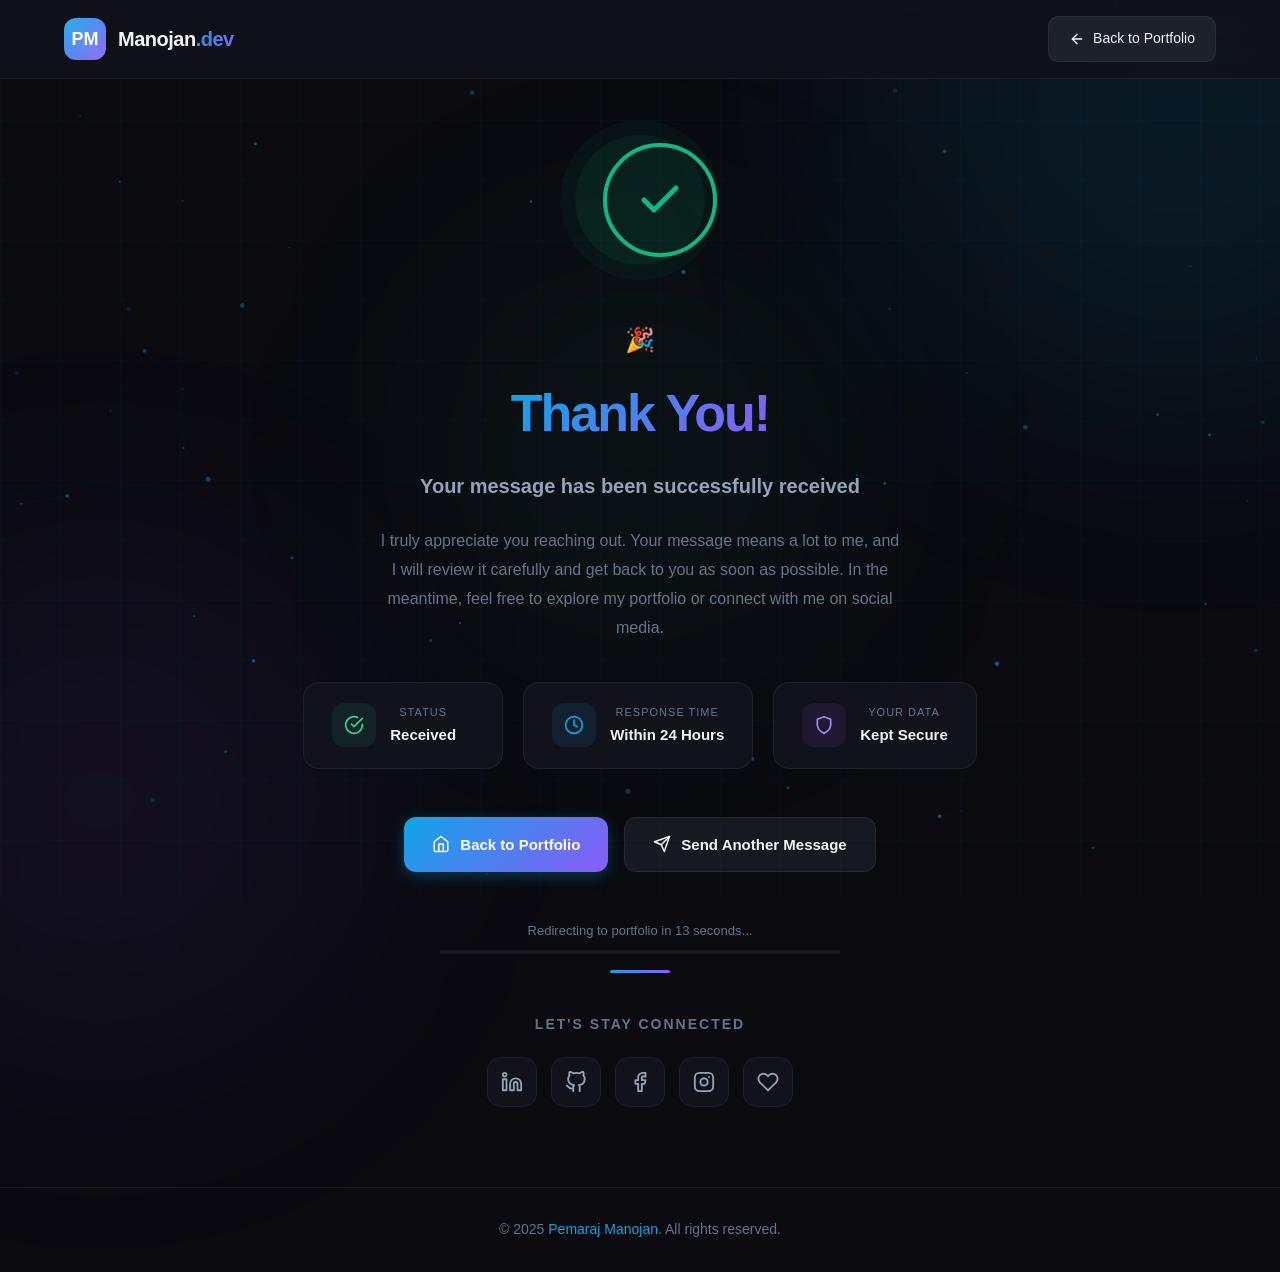
==== thankyou.html @ 1d50331a "Add files via upload" ====
<!DOCTYPE html>
<html lang="en">
<head>
    <meta charset="UTF-8">
    <meta name="viewport" content="width=device-width, initial-scale=1.0">
    <title>Thank You | Pemaraj Manojan</title>
    <style>
        *, *::before, *::after {
            margin: 0;
            padding: 0;
            box-sizing: border-box;
        }

        :root {
            --primary: #0ea5e9;
            --primary-dark: #0284c7;
            --primary-light: #38bdf8;
            --accent: #8b5cf6;
            --accent-light: #a78bfa;
            --bg-dark: #0a0a0f;
            --bg-card: #12121a;
            --bg-glass: rgba(18, 18, 26, 0.85);
            --text-primary: #f1f5f9;
            --text-secondary: #94a3b8;
            --text-muted: #64748b;
            --border: rgba(148, 163, 184, 0.1);
            --border-hover: rgba(14, 165, 233, 0.3);
            --gradient-1: linear-gradient(135deg, #0ea5e9, #8b5cf6);
            --gradient-2: linear-gradient(135deg, #8b5cf6, #ec4899);
            --shadow-lg: 0 25px 50px -12px rgba(0, 0, 0, 0.5);
            --shadow-glow: 0 0 60px rgba(14, 165, 233, 0.15);
            --transition: all 0.4s cubic-bezier(0.25, 0.46, 0.45, 0.94);
        }

        html { scroll-behavior: smooth; }

        body {
            font-family: -apple-system, BlinkMacSystemFont, 'Segoe UI', Roboto, Oxygen, Ubuntu, Cantarell, 'Helvetica Neue', sans-serif;
            background-color: var(--bg-dark);
            color: var(--text-primary);
            line-height: 1.7;
            overflow-x: hidden;
            -webkit-font-smoothing: antialiased;
            min-height: 100vh;
            display: flex;
            flex-direction: column;
        }

        ::selection { background: var(--primary); color: #fff; }
        ::-webkit-scrollbar { width: 8px; }
        ::-webkit-scrollbar-track { background: var(--bg-dark); }
        ::-webkit-scrollbar-thumb { background: var(--primary-dark); border-radius: 4px; }

        .icon {
            width: 20px; height: 20px;
            display: inline-block;
            vertical-align: middle;
            fill: none;
            stroke: currentColor;
            stroke-width: 2;
            stroke-linecap: round;
            stroke-linejoin: round;
            flex-shrink: 0;
        }

        .svg-defs {
            position: absolute;
            width: 0; height: 0;
            overflow: hidden;
        }

        /* ===== BACKGROUND ===== */
        .bg-grid {
            position: fixed;
            top: 0; left: 0;
            width: 100%; height: 100%;
            pointer-events: none;
            z-index: 0;
            background-image:
                linear-gradient(rgba(14, 165, 233, 0.03) 1px, transparent 1px),
                linear-gradient(90deg, rgba(14, 165, 233, 0.03) 1px, transparent 1px);
            background-size: 60px 60px;
        }

        .bg-gradient-orb {
            position: fixed;
            border-radius: 50%;
            filter: blur(120px);
            pointer-events: none;
            z-index: 0;
        }

        .orb-1 {
            width: 600px; height: 600px;
            background: rgba(14, 165, 233, 0.1);
            top: -200px; right: -200px;
            animation: orbFloat1 20s ease-in-out infinite;
        }

        .orb-2 {
            width: 500px; height: 500px;
            background: rgba(139, 92, 246, 0.08);
            bottom: -150px; left: -150px;
            animation: orbFloat2 25s ease-in-out infinite;
        }

        .orb-3 {
            width: 400px; height: 400px;
            background: rgba(16, 185, 129, 0.06);
            top: 50%; left: 50%;
            transform: translate(-50%, -50%);
            animation: orbFloat3 30s ease-in-out infinite;
        }

        @keyframes orbFloat1 {
            0%, 100% { transform: translate(0, 0); }
            33% { transform: translate(-80px, 80px); }
            66% { transform: translate(40px, -40px); }
        }

        @keyframes orbFloat2 {
            0%, 100% { transform: translate(0, 0); }
            33% { transform: translate(60px, -60px); }
            66% { transform: translate(-30px, 30px); }
        }

        @keyframes orbFloat3 {
            0%, 100% { transform: translate(-50%, -50%) scale(1); }
            50% { transform: translate(-50%, -50%) scale(1.2); }
        }

        #particles-canvas {
            position: fixed;
            top: 0; left: 0;
            width: 100%; height: 100%;
            pointer-events: none;
            z-index: 0;
        }

        /* ===== CONFETTI ===== */
        .confetti-layer {
            position: fixed;
            top: 0; left: 0;
            width: 100%; height: 100%;
            pointer-events: none;
            z-index: 1;
            overflow: hidden;
        }

        .confetti {
            position: absolute;
            top: -20px;
            animation: confettiFall linear forwards;
            opacity: 0;
        }

        @keyframes confettiFall {
            0% { transform: translateY(0) rotate(0deg) scale(1); opacity: 1; }
            20% { opacity: 1; }
            100% { transform: translateY(110vh) rotate(1080deg) scale(0.3); opacity: 0; }
        }

        /* ===== NAVBAR ===== */
        .navbar {
            position: fixed;
            top: 0; left: 0;
            width: 100%;
            z-index: 1000;
            padding: 16px 0;
            background: var(--bg-glass);
            backdrop-filter: blur(20px) saturate(180%);
            -webkit-backdrop-filter: blur(20px) saturate(180%);
            border-bottom: 1px solid var(--border);
        }

        .nav-container {
            max-width: 1200px;
            margin: 0 auto;
            padding: 0 24px;
            display: flex;
            justify-content: space-between;
            align-items: center;
        }

        .nav-logo {
            display: flex;
            align-items: center;
            gap: 12px;
            text-decoration: none;
            color: var(--text-primary);
        }

        .nav-logo-icon {
            width: 42px; height: 42px;
            background: var(--gradient-1);
            border-radius: 12px;
            display: flex;
            align-items: center;
            justify-content: center;
            font-weight: 800;
            font-size: 18px;
            color: #fff;
            position: relative;
            overflow: hidden;
        }

        .nav-logo-icon::after {
            content: '';
            position: absolute;
            top: -50%; left: -50%;
            width: 200%; height: 200%;
            background: linear-gradient(45deg, transparent, rgba(255,255,255,0.1), transparent);
            animation: logoShine 3s ease-in-out infinite;
        }

        @keyframes logoShine {
            0%, 100% { transform: translateX(-100%) rotate(45deg); }
            50% { transform: translateX(100%) rotate(45deg); }
        }

        .nav-logo-text {
            font-weight: 700;
            font-size: 20px;
            letter-spacing: -0.5px;
        }

        .nav-logo-text span {
            background: var(--gradient-1);
            -webkit-background-clip: text;
            -webkit-text-fill-color: transparent;
            background-clip: text;
        }

        .nav-back {
            display: inline-flex;
            align-items: center;
            gap: 8px;
            padding: 10px 20px;
            background: rgba(148, 163, 184, 0.1);
            border: 1px solid var(--border);
            border-radius: 10px;
            color: var(--text-primary);
            font-size: 14px;
            font-weight: 500;
            text-decoration: none;
            transition: var(--transition);
            cursor: pointer;
            font-family: inherit;
        }

        .nav-back:hover {
            background: rgba(14, 165, 233, 0.1);
            border-color: var(--border-hover);
            transform: translateY(-2px);
        }

        /* ===== MAIN CONTENT ===== */
        .main {
            flex: 1;
            display: flex;
            align-items: center;
            justify-content: center;
            position: relative;
            z-index: 2;
            padding: 120px 24px 80px;
        }

        .thank-you-container {
            max-width: 680px;
            width: 100%;
            text-align: center;
        }

        /* ===== SUCCESS CIRCLE ===== */
        .success-circle-wrapper {
            position: relative;
            width: 160px; height: 160px;
            margin: 0 auto 40px;
        }

        .success-circle-bg {
            position: absolute;
            top: 50%; left: 50%;
            transform: translate(-50%, -50%);
            width: 160px; height: 160px;
            border-radius: 50%;
            background: rgba(16, 185, 129, 0.05);
            animation: circlePulse 3s ease-in-out infinite;
        }

        .success-circle-bg-2 {
            position: absolute;
            top: 50%; left: 50%;
            transform: translate(-50%, -50%);
            width: 130px; height: 130px;
            border-radius: 50%;
            background: rgba(16, 185, 129, 0.08);
            animation: circlePulse 3s ease-in-out 0.5s infinite;
        }

        @keyframes circlePulse {
            0%, 100% { transform: translate(-50%, -50%) scale(1); opacity: 1; }
            50% { transform: translate(-50%, -50%) scale(1.15); opacity: 0.6; }
        }

        .success-circle {
            position: relative;
            width: 120px; height: 120px;
            margin: 0 auto;
            top: 50%; left: 50%;
            transform: translate(-50%, -50%);
            z-index: 2;
        }

        .success-circle-ring {
            position: absolute;
            top: 0; left: 0;
            width: 120px; height: 120px;
        }

        .success-circle-ring circle {
            fill: none;
            stroke-width: 4;
            stroke-linecap: round;
            transform-origin: center;
            transform: rotate(-90deg);
        }

        .success-circle-ring .ring-bg { stroke: rgba(16, 185, 129, 0.15); }

        .success-circle-ring .ring-fill {
            stroke: #10b981;
            stroke-dasharray: 377;
            stroke-dashoffset: 377;
            animation: ringDraw 1.5s cubic-bezier(0.25, 0.46, 0.45, 0.94) 0.3s forwards;
        }

        @keyframes ringDraw { to { stroke-dashoffset: 0; } }

        .success-checkmark {
            position: absolute;
            top: 50%; left: 50%;
            transform: translate(-50%, -50%);
            color: #10b981;
            opacity: 0;
            animation: checkPop 0.6s cubic-bezier(0.34, 1.56, 0.64, 1) 1.2s forwards;
        }

        .success-checkmark .icon { width: 48px; height: 48px; stroke-width: 2.5; }

        @keyframes checkPop {
            0% { opacity: 0; transform: translate(-50%, -50%) scale(0); }
            100% { opacity: 1; transform: translate(-50%, -50%) scale(1); }
        }

        /* Sparkles */
        .sparkle {
            position: absolute;
            width: 8px; height: 8px;
            border-radius: 50%;
            background: #10b981;
            opacity: 0;
        }

        .sparkle:nth-child(1) { top: -5px; left: 50%; animation: sparkleBurst 0.8s ease 1.4s forwards; }
        .sparkle:nth-child(2) { top: 20%; right: -5px; animation: sparkleBurst 0.8s ease 1.5s forwards; }
        .sparkle:nth-child(3) { bottom: -5px; left: 50%; animation: sparkleBurst 0.8s ease 1.6s forwards; }
        .sparkle:nth-child(4) { top: 20%; left: -5px; animation: sparkleBurst 0.8s ease 1.7s forwards; }
        .sparkle:nth-child(5) { top: -5px; right: 15%; animation: sparkleBurst 0.8s ease 1.55s forwards; background: var(--primary); }
        .sparkle:nth-child(6) { bottom: 10%; right: -5px; animation: sparkleBurst 0.8s ease 1.65s forwards; background: var(--accent); }
        .sparkle:nth-child(7) { bottom: -5px; right: 40%; animation: sparkleBurst 0.8s ease 1.45s forwards; background: #fbbf24; }
        .sparkle:nth-child(8) { top: 40%; left: -5px; animation: sparkleBurst 0.8s ease 1.75s forwards; background: #ec4899; }

        @keyframes sparkleBurst {
            0% { opacity: 0; transform: scale(0); }
            50% { opacity: 1; transform: scale(1.5); }
            100% { opacity: 0; transform: scale(0); }
        }

        /* ===== TEXT CONTENT ===== */
        .thank-you-emoji {
            font-size: 24px;
            margin-bottom: 8px;
            opacity: 0;
            animation: fadeInUp 0.8s ease 1.5s forwards;
        }

        .thank-you-title {
            font-size: clamp(32px, 5vw, 52px);
            font-weight: 800;
            letter-spacing: -2px;
            margin-bottom: 12px;
            opacity: 0;
            animation: fadeInUp 0.8s ease 1.6s forwards;
        }

        .gradient-text {
            background: var(--gradient-1);
            -webkit-background-clip: text;
            -webkit-text-fill-color: transparent;
            background-clip: text;
        }

        .thank-you-subtitle {
            font-size: 20px;
            font-weight: 600;
            color: var(--text-secondary);
            margin-bottom: 24px;
            opacity: 0;
            animation: fadeInUp 0.8s ease 1.7s forwards;
        }

        .thank-you-message {
            font-size: 16px;
            color: var(--text-muted);
            max-width: 520px;
            margin: 0 auto 40px;
            line-height: 1.8;
            opacity: 0;
            animation: fadeInUp 0.8s ease 1.8s forwards;
        }

        /* ===== INFO CARDS ===== */
        .response-info {
            display: flex;
            gap: 20px;
            justify-content: center;
            flex-wrap: wrap;
            margin-bottom: 48px;
            opacity: 0;
            animation: fadeInUp 0.8s ease 1.9s forwards;
        }

        .response-card {
            background: var(--bg-card);
            border: 1px solid var(--border);
            border-radius: 16px;
            padding: 20px 28px;
            display: flex;
            align-items: center;
            gap: 14px;
            transition: var(--transition);
            min-width: 200px;
        }

        .response-card:hover {
            border-color: var(--border-hover);
            transform: translateY(-3px);
            box-shadow: var(--shadow-glow);
        }

        .response-card-icon {
            width: 44px; height: 44px;
            min-width: 44px;
            border-radius: 12px;
            display: flex;
            align-items: center;
            justify-content: center;
        }

        .response-card-icon.blue { background: rgba(14, 165, 233, 0.1); color: var(--primary); }
        .response-card-icon.green { background: rgba(16, 185, 129, 0.1); color: #34d399; }
        .response-card-icon.purple { background: rgba(139, 92, 246, 0.1); color: var(--accent-light); }

        .response-card-label {
            font-size: 11px;
            color: var(--text-muted);
            text-transform: uppercase;
            letter-spacing: 1px;
        }

        .response-card-value {
            font-size: 15px;
            font-weight: 600;
        }

        /* ===== BUTTONS ===== */
        .thank-you-actions {
            display: flex;
            gap: 16px;
            justify-content: center;
            flex-wrap: wrap;
            margin-bottom: 48px;
            opacity: 0;
            animation: fadeInUp 0.8s ease 2s forwards;
        }

        .btn {
            display: inline-flex;
            align-items: center;
            gap: 10px;
            padding: 14px 28px;
            border-radius: 12px;
            font-size: 15px;
            font-weight: 600;
            text-decoration: none;
            cursor: pointer;
            border: none;
            transition: var(--transition);
            font-family: inherit;
            position: relative;
            overflow: hidden;
            color: inherit;
        }

        .btn-primary {
            background: var(--gradient-1);
            color: #fff;
            box-shadow: 0 4px 15px rgba(14, 165, 233, 0.3);
        }

        .btn-primary:hover {
            transform: translateY(-3px);
            box-shadow: 0 8px 30px rgba(14, 165, 233, 0.4);
        }

        .btn-primary::after {
            content: '';
            position: absolute;
            top: 0; left: -100%;
            width: 100%; height: 100%;
            background: linear-gradient(90deg, transparent, rgba(255,255,255,0.2), transparent);
            transition: left 0.5s;
        }

        .btn-primary:hover::after { left: 100%; }

        .btn-secondary {
            background: rgba(148, 163, 184, 0.1);
            color: var(--text-primary);
            border: 1px solid var(--border);
        }

        .btn-secondary:hover {
            background: rgba(148, 163, 184, 0.15);
            border-color: var(--border-hover);
            transform: translateY(-3px);
        }

        /* ===== COUNTDOWN ===== */
        .countdown-bar {
            max-width: 400px;
            margin: 0 auto 16px;
            opacity: 0;
            animation: fadeInUp 0.8s ease 2.1s forwards;
        }

        .countdown-text {
            font-size: 13px;
            color: var(--text-muted);
            margin-bottom: 8px;
        }

        .countdown-track {
            width: 100%; height: 4px;
            background: rgba(148, 163, 184, 0.1);
            border-radius: 2px;
            overflow: hidden;
        }

        .countdown-fill {
            height: 100%;
            background: var(--gradient-1);
            border-radius: 2px;
            width: 100%;
            animation: countdownShrink 15s linear 3s forwards;
        }

        @keyframes countdownShrink {
            from { width: 100%; }
            to { width: 0%; }
        }

        /* ===== DIVIDER ===== */
        .divider {
            width: 60px; height: 3px;
            background: var(--gradient-1);
            border-radius: 2px;
            margin: 0 auto 40px;
            opacity: 0;
            animation: fadeInUp 0.8s ease 2.2s forwards;
        }

        /* ===== SOCIAL ===== */
        .social-section {
            opacity: 0;
            animation: fadeInUp 0.8s ease 2.3s forwards;
        }

        .social-title {
            font-size: 14px;
            color: var(--text-muted);
            text-transform: uppercase;
            letter-spacing: 2px;
            font-weight: 600;
            margin-bottom: 20px;
        }

        .social-links {
            display: flex;
            gap: 14px;
            justify-content: center;
        }

        .social-link {
            width: 50px; height: 50px;
            background: var(--bg-card);
            border: 1px solid var(--border);
            border-radius: 14px;
            display: flex;
            align-items: center;
            justify-content: center;
            color: var(--text-secondary);
            cursor: pointer;
            transition: var(--transition);
            position: relative;
        }

        .social-link:hover {
            border-color: var(--border-hover);
            transform: translateY(-4px);
            box-shadow: 0 8px 25px rgba(14, 165, 233, 0.2);
        }

        .social-link:nth-child(1):hover { color: #0a66c2; border-color: rgba(10, 102, 194, 0.4); box-shadow: 0 8px 25px rgba(10, 102, 194, 0.15); }
        .social-link:nth-child(2):hover { color: #f0f6fc; border-color: rgba(240, 246, 252, 0.3); box-shadow: 0 8px 25px rgba(240, 246, 252, 0.1); }
        .social-link:nth-child(3):hover { color: #1877f2; border-color: rgba(24, 119, 242, 0.4); box-shadow: 0 8px 25px rgba(24, 119, 242, 0.15); }
        .social-link:nth-child(4):hover { color: #e4405f; border-color: rgba(228, 64, 95, 0.4); box-shadow: 0 8px 25px rgba(228, 64, 95, 0.15); }
        .social-link:nth-child(5):hover { color: #ef4444; border-color: rgba(239, 68, 68, 0.4); box-shadow: 0 8px 25px rgba(239, 68, 68, 0.15); }

        .social-link .icon { width: 22px; height: 22px; }

        /* Tooltip */
        .social-link::before {
            content: attr(title);
            position: absolute;
            bottom: calc(100% + 10px);
            left: 50%;
            transform: translateX(-50%) translateY(5px);
            padding: 6px 12px;
            background: var(--bg-card);
            border: 1px solid var(--border);
            border-radius: 8px;
            font-size: 12px;
            font-weight: 500;
            color: var(--text-primary);
            white-space: nowrap;
            opacity: 0;
            visibility: hidden;
            transition: var(--transition);
            pointer-events: none;
        }

        .social-link::after {
            content: '';
            position: absolute;
            bottom: calc(100% + 4px);
            left: 50%;
            transform: translateX(-50%);
            border: 5px solid transparent;
            border-top-color: var(--bg-card);
            opacity: 0;
            visibility: hidden;
            transition: var(--transition);
            pointer-events: none;
        }

        .social-link:hover::before,
        .social-link:hover::after {
            opacity: 1;
            visibility: visible;
            transform: translateX(-50%) translateY(0);
        }

        /* ===== FOOTER ===== */
        .footer {
            position: relative;
            z-index: 2;
            padding: 30px 24px;
            border-top: 1px solid var(--border);
        }

        .footer-container {
            max-width: 1200px;
            margin: 0 auto;
            text-align: center;
        }

        .footer-text {
            font-size: 14px;
            color: var(--text-muted);
        }

        .footer-text span { color: var(--primary); }

        /* ===== ANIMATIONS ===== */
        @keyframes fadeInUp {
            from { opacity: 0; transform: translateY(30px); }
            to { opacity: 1; transform: translateY(0); }
        }

        /* ===== RESPONSIVE ===== */
        @media (max-width: 768px) {
            .main { padding: 100px 20px 60px; }
            .response-info { flex-direction: column; align-items: center; }
            .response-card { width: 100%; max-width: 320px; }
            .thank-you-actions { flex-direction: column; align-items: center; }
            .btn { width: 100%; max-width: 300px; justify-content: center; }
            .success-circle-wrapper { width: 130px; height: 130px; }
            .success-circle-bg { width: 130px; height: 130px; }
            .success-circle-bg-2 { width: 105px; height: 105px; }
            .success-circle { width: 100px; height: 100px; }
            .success-circle-ring { width: 100px; height: 100px; }
            .success-checkmark .icon { width: 38px; height: 38px; }
        }

        @media (max-width: 480px) {
            .main { padding: 90px 16px 40px; }
            .social-links { gap: 10px; }
            .social-link { width: 44px; height: 44px; }
        }
    </style>
</head>
<body>

    <!-- ===== SVG ICON DEFINITIONS ===== -->
    <svg class="svg-defs" xmlns="http://www.w3.org/2000/svg">
        <defs>
            <symbol id="i-check" viewBox="0 0 24 24"><polyline points="20 6 9 17 4 12"/></symbol>

            <symbol id="i-arrow-left" viewBox="0 0 24 24"><line x1="19" y1="12" x2="5" y2="12"/><polyline points="12 19 5 12 12 5"/></symbol>

            <symbol id="i-home" viewBox="0 0 24 24"><path d="M3 9l9-7 9 7v11a2 2 0 01-2 2H5a2 2 0 01-2-2z"/><polyline points="9 22 9 12 15 12 15 22"/></symbol>

            <symbol id="i-mail" viewBox="0 0 24 24"><rect x="2" y="4" width="20" height="16" rx="2"/><polyline points="22,4 12,13 2,4"/></symbol>

            <symbol id="i-clock" viewBox="0 0 24 24"><circle cx="12" cy="12" r="10"/><polyline points="12 6 12 12 16 14"/></symbol>

            <symbol id="i-check-circle" viewBox="0 0 24 24"><path d="M22 11.08V12a10 10 0 11-5.93-9.14"/><polyline points="22 4 12 14.01 9 11.01"/></symbol>

            <symbol id="i-heart" viewBox="0 0 24 24"><path d="M20.84 4.61a5.5 5.5 0 00-7.78 0L12 5.67l-1.06-1.06a5.5 5.5 0 00-7.78 7.78l1.06 1.06L12 21.23l7.78-7.78 1.06-1.06a5.5 5.5 0 000-7.78z"/></symbol>

            <symbol id="i-shield" viewBox="0 0 24 24"><path d="M12 22s8-4 8-10V5l-8-3-8 3v7c0 6 8 10 8 10z"/></symbol>

            <symbol id="i-send" viewBox="0 0 24 24"><line x1="22" y1="2" x2="11" y2="13"/><polygon points="22 2 15 22 11 13 2 9 22 2"/></symbol>

            <!-- LinkedIn -->
            <symbol id="i-linkedin" viewBox="0 0 24 24"><path d="M16 8a6 6 0 016 6v7h-4v-7a2 2 0 00-2-2 2 2 0 00-2 2v7h-4v-7a6 6 0 016-6z"/><rect x="2" y="9" width="4" height="12"/><circle cx="4" cy="4" r="2"/></symbol>

            <!-- GitHub -->
            <symbol id="i-github" viewBox="0 0 24 24"><path d="M9 19c-5 1.5-5-2.5-7-3m14 6v-3.87a3.37 3.37 0 00-.94-2.61c3.14-.35 6.44-1.54 6.44-7A5.44 5.44 0 0020 4.77 5.07 5.07 0 0019.91 1S18.73.65 16 2.48a13.38 13.38 0 00-7 0C6.27.65 5.09 1 5.09 1A5.07 5.07 0 005 4.77a5.44 5.44 0 00-1.5 3.78c0 5.42 3.3 6.61 6.44 7A3.37 3.37 0 009 18.13V22"/></symbol>

            <!-- Facebook -->
            <symbol id="i-facebook" viewBox="0 0 24 24"><path d="M18 2h-3a5 5 0 00-5 5v3H7v4h3v8h4v-8h3l1-4h-4V7a1 1 0 011-1h3z"/></symbol>

            <!-- Instagram -->
            <symbol id="i-instagram" viewBox="0 0 24 24"><rect x="2" y="2" width="20" height="20" rx="5" ry="5"/><path d="M16 11.37A4 4 0 1112.63 8 4 4 0 0116 11.37z"/><line x1="17.5" y1="6.5" x2="17.51" y2="6.5"/></symbol>
        </defs>
    </svg>

    <!-- Background Effects -->
    <div class="bg-grid"></div>
    <div class="bg-gradient-orb orb-1"></div>
    <div class="bg-gradient-orb orb-2"></div>
    <div class="bg-gradient-orb orb-3"></div>
    <canvas id="particles-canvas"></canvas>

    <!-- Confetti Layer -->
    <div class="confetti-layer" id="confettiLayer"></div>

    <!-- Navbar -->
    <nav class="navbar">
        <div class="nav-container">
            <a href="index.html" class="nav-logo">
                <div class="nav-logo-icon">PM</div>
                <div class="nav-logo-text">Manojan<span>.dev</span></div>
            </a>
            <a href="index.html" class="nav-back">
                <svg class="icon" style="width:16px;height:16px;"><use href="#i-arrow-left"/></svg>
                Back to Portfolio
            </a>
        </div>
    </nav>

    <!-- Main Content -->
    <main class="main">
        <div class="thank-you-container">

            <!-- Animated Success Circle -->
            <div class="success-circle-wrapper">
                <div class="success-circle-bg"></div>
                <div class="success-circle-bg-2"></div>
                <div class="success-circle">
                    <svg class="success-circle-ring" viewBox="0 0 120 120">
                        <circle class="ring-bg" cx="60" cy="60" r="55"/>
                        <circle class="ring-fill" cx="60" cy="60" r="55"/>
                    </svg>
                    <div class="success-checkmark">
                        <svg class="icon"><use href="#i-check"/></svg>
                    </div>
                </div>
                <div class="sparkle"></div>
                <div class="sparkle"></div>
                <div class="sparkle"></div>
                <div class="sparkle"></div>
                <div class="sparkle"></div>
                <div class="sparkle"></div>
                <div class="sparkle"></div>
                <div class="sparkle"></div>
            </div>

            <!-- Text -->
            <div class="thank-you-emoji">🎉</div>
            <h1 class="thank-you-title">
                <span class="gradient-text">Thank You!</span>
            </h1>
            <p class="thank-you-subtitle">Your message has been successfully received</p>
            <p class="thank-you-message">
                I truly appreciate you reaching out. Your message means a lot to me,
                and I will review it carefully and get back to you as soon as possible.
                In the meantime, feel free to explore my portfolio or connect with me on social media.
            </p>

            <!-- Response Info Cards -->
            <div class="response-info">
                <div class="response-card">
                    <div class="response-card-icon green">
                        <svg class="icon"><use href="#i-check-circle"/></svg>
                    </div>
                    <div>
                        <div class="response-card-label">Status</div>
                        <div class="response-card-value">Received</div>
                    </div>
                </div>
                <div class="response-card">
                    <div class="response-card-icon blue">
                        <svg class="icon"><use href="#i-clock"/></svg>
                    </div>
                    <div>
                        <div class="response-card-label">Response Time</div>
                        <div class="response-card-value">Within 24 Hours</div>
                    </div>
                </div>
                <div class="response-card">
                    <div class="response-card-icon purple">
                        <svg class="icon"><use href="#i-shield"/></svg>
                    </div>
                    <div>
                        <div class="response-card-label">Your Data</div>
                        <div class="response-card-value">Kept Secure</div>
                    </div>
                </div>
            </div>

            <!-- Action Buttons -->
            <div class="thank-you-actions">
                <a href="index.html" class="btn btn-primary">
                    <svg class="icon" style="width:18px;height:18px;"><use href="#i-home"/></svg>
                    Back to Portfolio
                </a>
                <a href="index.html#contact" class="btn btn-secondary">
                    <svg class="icon" style="width:18px;height:18px;"><use href="#i-send"/></svg>
                    Send Another Message
                </a>
            </div>

            <!-- Auto-redirect countdown -->
            <div class="countdown-bar">
                <div class="countdown-text">Redirecting to portfolio in <span id="countdownNumber">15</span> seconds...</div>
                <div class="countdown-track">
                    <div class="countdown-fill"></div>
                </div>
            </div>

            <!-- Divider -->
            <div class="divider"></div>

            <!-- Social Section — FIXED -->
            <div class="social-section">
                <div class="social-title">Let's Stay Connected</div>
                <div class="social-links">
                    <div class="social-link" title="LinkedIn">
                        <svg class="icon"><use href="#i-linkedin"/></svg>
                    </div>
                    <div class="social-link" title="GitHub">
                        <svg class="icon"><use href="#i-github"/></svg>
                    </div>
                    <div class="social-link" title="Facebook">
                        <svg class="icon"><use href="#i-facebook"/></svg>
                    </div>
                    <div class="social-link" title="Instagram">
                        <svg class="icon"><use href="#i-instagram"/></svg>
                    </div>
                    <div class="social-link" title="Love">
                        <svg class="icon"><use href="#i-heart"/></svg>
                    </div>
                </div>
            </div>
        </div>
    </main>

    <!-- Footer -->
    <footer class="footer">
        <div class="footer-container">
            <p class="footer-text">© 2025 <span>Pemaraj Manojan</span>. All rights reserved.</p>
        </div>
    </footer>

    <script>
        // ===== PARTICLE SYSTEM =====
        (function() {
            const canvas = document.getElementById('particles-canvas');
            const ctx = canvas.getContext('2d');
            let particles = [];
            let mouse = { x: null, y: null };

            function resize() {
                canvas.width = window.innerWidth;
                canvas.height = window.innerHeight;
            }
            resize();
            window.addEventListener('resize', resize);
            window.addEventListener('mousemove', e => { mouse.x = e.clientX; mouse.y = e.clientY; });

            class Particle {
                constructor() {
                    this.x = Math.random() * canvas.width;
                    this.y = Math.random() * canvas.height;
                    this.size = Math.random() * 2 + 0.5;
                    this.speedX = (Math.random() - 0.5) * 0.4;
                    this.speedY = (Math.random() - 0.5) * 0.4;
                    this.opacity = Math.random() * 0.4 + 0.1;
                }
                update() {
                    this.x += this.speedX;
                    this.y += this.speedY;
                    if (this.x > canvas.width) this.x = 0;
                    if (this.x < 0) this.x = canvas.width;
                    if (this.y > canvas.height) this.y = 0;
                    if (this.y < 0) this.y = canvas.height;
                    if (mouse.x !== null) {
                        const dx = mouse.x - this.x, dy = mouse.y - this.y;
                        const dist = Math.sqrt(dx * dx + dy * dy);
                        if (dist < 100) { this.x -= dx * 0.004; this.y -= dy * 0.004; }
                    }
                }
                draw() {
                    ctx.fillStyle = `rgba(14, 165, 233, ${this.opacity})`;
                    ctx.beginPath();
                    ctx.arc(this.x, this.y, this.size, 0, Math.PI * 2);
                    ctx.fill();
                }
            }

            function init() {
                particles = [];
                const num = Math.min(60, Math.floor((canvas.width * canvas.height) / 18000));
                for (let i = 0; i < num; i++) particles.push(new Particle());
            }

            function connect() {
                for (let a = 0; a < particles.length; a++) {
                    for (let b = a + 1; b < particles.length; b++) {
                        const dx = particles[a].x - particles[b].x;
                        const dy = particles[a].y - particles[b].y;
                        const dist = Math.sqrt(dx * dx + dy * dy);
                        if (dist < 140) {
                            ctx.strokeStyle = `rgba(14, 165, 233, ${(1 - dist / 140) * 0.12})`;
                            ctx.lineWidth = 0.5;
                            ctx.beginPath();
                            ctx.moveTo(particles[a].x, particles[a].y);
                            ctx.lineTo(particles[b].x, particles[b].y);
                            ctx.stroke();
                        }
                    }
                }
            }

            function animate() {
                ctx.clearRect(0, 0, canvas.width, canvas.height);
                particles.forEach(p => { p.update(); p.draw(); });
                connect();
                requestAnimationFrame(animate);
            }

            init();
            animate();
            window.addEventListener('resize', init);
        })();

        // ===== CONFETTI BURST =====
        (function() {
            const container = document.getElementById('confettiLayer');
            const colors = ['#0ea5e9', '#8b5cf6', '#10b981', '#f59e0b', '#ec4899', '#06b6d4', '#f87171', '#34d399', '#fbbf24', '#a78bfa'];

            function createConfetti() {
                for (let i = 0; i < 80; i++) {
                    const el = document.createElement('div');
                    el.classList.add('confetti');
                    const color = colors[Math.floor(Math.random() * colors.length)];
                    const size = Math.random() * 10 + 4;
                    const shapeRng = Math.random();

                    el.style.left = Math.random() * 100 + '%';
                    el.style.animationDelay = (Math.random() * 3 + 0.5) + 's';
                    el.style.animationDuration = (Math.random() * 3 + 3) + 's';

                    if (shapeRng < 0.33) {
                        el.style.width = size + 'px';
                        el.style.height = size + 'px';
                        el.style.backgroundColor = color;
                        el.style.borderRadius = '50%';
                    } else if (shapeRng < 0.66) {
                        el.style.width = '0';
                        el.style.height = '0';
                        el.style.backgroundColor = 'transparent';
                        el.style.borderLeft = (size / 2) + 'px solid transparent';
                        el.style.borderRight = (size / 2) + 'px solid transparent';
                        el.style.borderBottom = size + 'px solid ' + color;
                    } else {
                        el.style.width = size + 'px';
                        el.style.height = size + 'px';
                        el.style.backgroundColor = color;
                        el.style.borderRadius = '2px';
                    }

                    container.appendChild(el);
                }
                setTimeout(() => { container.innerHTML = ''; }, 8000);
            }

            setTimeout(createConfetti, 1200);
        })();

        // ===== COUNTDOWN REDIRECT =====
        (function() {
            let count = 15;
            const countEl = document.getElementById('countdownNumber');

            const timer = setInterval(() => {
                count--;
                if (countEl) countEl.textContent = count;
                if (count <= 0) {
                    clearInterval(timer);
                    window.location.href = 'index.html';
                }
            }, 1000);
        })();

        // ===== HEART CLICK EASTER EGG =====
        (function() {
            const hearts = document.querySelectorAll('.social-link');
            const heartBtn = hearts[hearts.length - 1]; // Last one = Love

            let clickCount = 0;
            const messages = [
                '❤️ Thanks for the love!',
                '💜 You\'re awesome!',
                '💙 Much appreciated!',
                '🧡 You made my day!',
                '💚 Stay connected!'
            ];

            heartBtn.addEventListener('click', () => {
                // Create floating heart
                const heart = document.createElement('div');
                heart.textContent = ['❤️', '💜', '💙', '🧡', '💚', '💖', '💝'][Math.floor(Math.random() * 7)];
                heart.style.cssText = `
                    position: fixed;
                    font-size: ${Math.random() * 20 + 20}px;
                    left: ${heartBtn.getBoundingClientRect().left + 15}px;
                    top: ${heartBtn.getBoundingClientRect().top}px;
                    pointer-events: none;
                    z-index: 9999;
                    animation: heartFloat 2s ease-out forwards;
                `;
                document.body.appendChild(heart);
                setTimeout(() => heart.remove(), 2000);

                clickCount++;

                // Show message every 3 clicks
                if (clickCount % 3 === 0) {
                    const msg = document.createElement('div');
                    msg.textContent = messages[Math.floor(Math.random() * messages.length)];
                    msg.style.cssText = `
                        position: fixed;
                        top: 50%; left: 50%;
                        transform: translate(-50%, -50%) scale(0);
                        background: var(--bg-card);
                        border: 1px solid var(--border);
                        padding: 16px 28px;
                        border-radius: 16px;
                        font-size: 18px;
                        font-weight: 600;
                        color: #f1f5f9;
                        z-index: 9999;
                        animation: msgPop 2s ease forwards;
                        pointer-events: none;
                    `;
                    document.body.appendChild(msg);
                    setTimeout(() => msg.remove(), 2500);
                }
            });

            // Inject heart animation keyframes
            const style = document.createElement('style');
            style.textContent = `
                @keyframes heartFloat {
                    0% { opacity: 1; transform: translateY(0) scale(1); }
                    100% { opacity: 0; transform: translateY(-120px) scale(1.5); }
                }
                @keyframes msgPop {
                    0% { transform: translate(-50%, -50%) scale(0); opacity: 0; }
                    20% { transform: translate(-50%, -50%) scale(1.1); opacity: 1; }
                    30% { transform: translate(-50%, -50%) scale(1); }
                    80% { opacity: 1; }
                    100% { transform: translate(-50%, -50%) scale(0.9); opacity: 0; }
                }
            `;
            document.head.appendChild(style);
        })();
    </script>
</body>
</html>
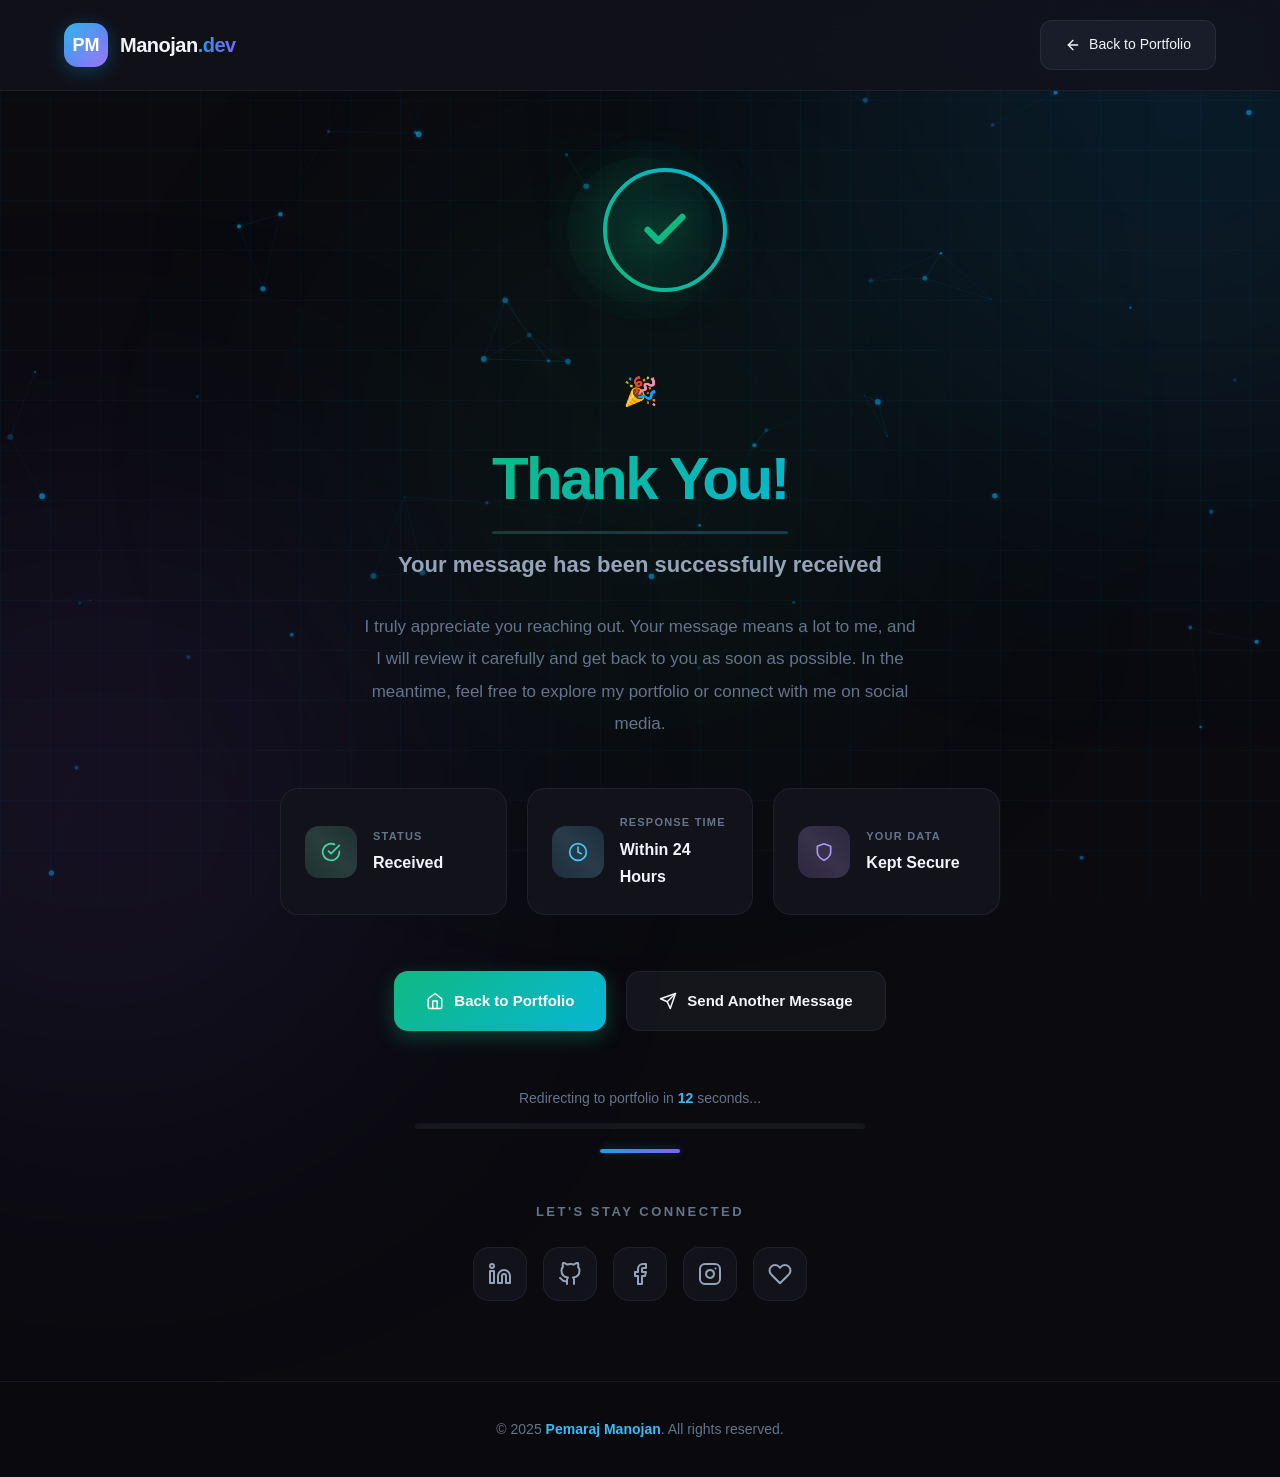
==== commit 7165d129: "Add files via upload" ====
--- a/thankyou.html
+++ b/thankyou.html
@@ -17,6 +17,8 @@
             --primary-light: #38bdf8;
             --accent: #8b5cf6;
             --accent-light: #a78bfa;
+            --success: #10b981;
+            --success-light: #34d399;
             --bg-dark: #0a0a0f;
             --bg-card: #12121a;
             --bg-glass: rgba(18, 18, 26, 0.85);
@@ -27,8 +29,10 @@
             --border-hover: rgba(14, 165, 233, 0.3);
             --gradient-1: linear-gradient(135deg, #0ea5e9, #8b5cf6);
             --gradient-2: linear-gradient(135deg, #8b5cf6, #ec4899);
+            --gradient-success: linear-gradient(135deg, #10b981, #06b6d4);
             --shadow-lg: 0 25px 50px -12px rgba(0, 0, 0, 0.5);
-            --shadow-glow: 0 0 60px rgba(14, 165, 233, 0.15);
+            --shadow-glow: 0 0 60px rgba(14, 165, 233, 0.2);
+            --shadow-success: 0 0 60px rgba(16, 185, 129, 0.25);
             --transition: all 0.4s cubic-bezier(0.25, 0.46, 0.45, 0.94);
         }
 
@@ -50,6 +54,7 @@
         ::-webkit-scrollbar { width: 8px; }
         ::-webkit-scrollbar-track { background: var(--bg-dark); }
         ::-webkit-scrollbar-thumb { background: var(--primary-dark); border-radius: 4px; }
+        ::-webkit-scrollbar-thumb:hover { background: var(--primary); }
 
         .icon {
             width: 20px; height: 20px;
@@ -69,7 +74,7 @@
             overflow: hidden;
         }
 
-        /* ===== BACKGROUND ===== */
+        /* ===== ENHANCED BACKGROUND ===== */
         .bg-grid {
             position: fixed;
             top: 0; left: 0;
@@ -77,56 +82,62 @@
             pointer-events: none;
             z-index: 0;
             background-image:
-                linear-gradient(rgba(14, 165, 233, 0.03) 1px, transparent 1px),
-                linear-gradient(90deg, rgba(14, 165, 233, 0.03) 1px, transparent 1px);
-            background-size: 60px 60px;
+                linear-gradient(rgba(14, 165, 233, 0.04) 1px, transparent 1px),
+                linear-gradient(90deg, rgba(14, 165, 233, 0.04) 1px, transparent 1px);
+            background-size: 50px 50px;
+            opacity: 0;
+            animation: gridFadeIn 1s ease 0.5s forwards;
+        }
+
+        @keyframes gridFadeIn {
+            to { opacity: 1; }
         }
 
         .bg-gradient-orb {
             position: fixed;
             border-radius: 50%;
-            filter: blur(120px);
+            filter: blur(140px);
             pointer-events: none;
             z-index: 0;
         }
 
         .orb-1 {
+            width: 700px; height: 700px;
+            background: rgba(14, 165, 233, 0.12);
+            top: -250px; right: -250px;
+            animation: orbFloat1 25s ease-in-out infinite;
+        }
+
+        .orb-2 {
             width: 600px; height: 600px;
-            background: rgba(14, 165, 233, 0.1);
-            top: -200px; right: -200px;
-            animation: orbFloat1 20s ease-in-out infinite;
-        }
-
-        .orb-2 {
+            background: rgba(139, 92, 246, 0.1);
+            bottom: -200px; left: -200px;
+            animation: orbFloat2 30s ease-in-out infinite;
+        }
+
+        .orb-3 {
             width: 500px; height: 500px;
-            background: rgba(139, 92, 246, 0.08);
-            bottom: -150px; left: -150px;
-            animation: orbFloat2 25s ease-in-out infinite;
-        }
-
-        .orb-3 {
-            width: 400px; height: 400px;
-            background: rgba(16, 185, 129, 0.06);
+            background: rgba(16, 185, 129, 0.08);
             top: 50%; left: 50%;
             transform: translate(-50%, -50%);
-            animation: orbFloat3 30s ease-in-out infinite;
+            animation: orbFloat3 35s ease-in-out infinite;
         }
 
         @keyframes orbFloat1 {
-            0%, 100% { transform: translate(0, 0); }
-            33% { transform: translate(-80px, 80px); }
-            66% { transform: translate(40px, -40px); }
+            0%, 100% { transform: translate(0, 0) scale(1); }
+            33% { transform: translate(-100px, 100px) scale(1.1); }
+            66% { transform: translate(50px, -50px) scale(0.9); }
         }
 
         @keyframes orbFloat2 {
-            0%, 100% { transform: translate(0, 0); }
-            33% { transform: translate(60px, -60px); }
-            66% { transform: translate(-30px, 30px); }
+            0%, 100% { transform: translate(0, 0) scale(1); }
+            33% { transform: translate(80px, -80px) scale(1.15); }
+            66% { transform: translate(-40px, 40px) scale(0.95); }
         }
 
         @keyframes orbFloat3 {
             0%, 100% { transform: translate(-50%, -50%) scale(1); }
-            50% { transform: translate(-50%, -50%) scale(1.2); }
+            50% { transform: translate(-50%, -50%) scale(1.3); }
         }
 
         #particles-canvas {
@@ -137,7 +148,7 @@
             z-index: 0;
         }
 
-        /* ===== CONFETTI ===== */
+        /* ===== ENHANCED CONFETTI ===== */
         .confetti-layer {
             position: fixed;
             top: 0; left: 0;
@@ -156,21 +167,27 @@
 
         @keyframes confettiFall {
             0% { transform: translateY(0) rotate(0deg) scale(1); opacity: 1; }
-            20% { opacity: 1; }
-            100% { transform: translateY(110vh) rotate(1080deg) scale(0.3); opacity: 0; }
-        }
-
-        /* ===== NAVBAR ===== */
+            15% { opacity: 1; }
+            100% { transform: translateY(110vh) rotate(1440deg) scale(0.2); opacity: 0; }
+        }
+
+        /* ===== MODERN NAVBAR ===== */
         .navbar {
             position: fixed;
             top: 0; left: 0;
             width: 100%;
             z-index: 1000;
-            padding: 16px 0;
+            padding: 20px 0;
             background: var(--bg-glass);
-            backdrop-filter: blur(20px) saturate(180%);
-            -webkit-backdrop-filter: blur(20px) saturate(180%);
+            backdrop-filter: blur(24px) saturate(180%);
+            -webkit-backdrop-filter: blur(24px) saturate(180%);
             border-bottom: 1px solid var(--border);
+            transform: translateY(-100%);
+            animation: navSlideDown 0.6s ease 0.2s forwards;
+        }
+
+        @keyframes navSlideDown {
+            to { transform: translateY(0); }
         }
 
         .nav-container {
@@ -188,12 +205,17 @@
             gap: 12px;
             text-decoration: none;
             color: var(--text-primary);
+            transition: var(--transition);
+        }
+
+        .nav-logo:hover {
+            transform: translateX(-4px);
         }
 
         .nav-logo-icon {
-            width: 42px; height: 42px;
+            width: 44px; height: 44px;
             background: var(--gradient-1);
-            border-radius: 12px;
+            border-radius: 14px;
             display: flex;
             align-items: center;
             justify-content: center;
@@ -202,6 +224,7 @@
             color: #fff;
             position: relative;
             overflow: hidden;
+            box-shadow: 0 4px 20px rgba(14, 165, 233, 0.3);
         }
 
         .nav-logo-icon::after {
@@ -209,8 +232,8 @@
             position: absolute;
             top: -50%; left: -50%;
             width: 200%; height: 200%;
-            background: linear-gradient(45deg, transparent, rgba(255,255,255,0.1), transparent);
-            animation: logoShine 3s ease-in-out infinite;
+            background: linear-gradient(45deg, transparent, rgba(255,255,255,0.15), transparent);
+            animation: logoShine 4s ease-in-out infinite;
         }
 
         @keyframes logoShine {
@@ -235,10 +258,10 @@
             display: inline-flex;
             align-items: center;
             gap: 8px;
-            padding: 10px 20px;
-            background: rgba(148, 163, 184, 0.1);
+            padding: 12px 24px;
+            background: rgba(148, 163, 184, 0.08);
             border: 1px solid var(--border);
-            border-radius: 10px;
+            border-radius: 12px;
             color: var(--text-primary);
             font-size: 14px;
             font-weight: 500;
@@ -246,12 +269,28 @@
             transition: var(--transition);
             cursor: pointer;
             font-family: inherit;
+            position: relative;
+            overflow: hidden;
+        }
+
+        .nav-back::before {
+            content: '';
+            position: absolute;
+            top: 0; left: -100%;
+            width: 100%; height: 100%;
+            background: linear-gradient(90deg, transparent, rgba(14, 165, 233, 0.1), transparent);
+            transition: left 0.5s;
+        }
+
+        .nav-back:hover::before {
+            left: 100%;
         }
 
         .nav-back:hover {
-            background: rgba(14, 165, 233, 0.1);
+            background: rgba(14, 165, 233, 0.12);
             border-color: var(--border-hover);
             transform: translateY(-2px);
+            box-shadow: 0 4px 20px rgba(14, 165, 233, 0.15);
         }
 
         /* ===== MAIN CONTENT ===== */
@@ -262,29 +301,29 @@
             justify-content: center;
             position: relative;
             z-index: 2;
-            padding: 120px 24px 80px;
+            padding: 140px 24px 80px;
         }
 
         .thank-you-container {
-            max-width: 680px;
+            max-width: 720px;
             width: 100%;
             text-align: center;
         }
 
-        /* ===== SUCCESS CIRCLE ===== */
+        /* ===== ENHANCED SUCCESS CIRCLE ===== */
         .success-circle-wrapper {
             position: relative;
-            width: 160px; height: 160px;
-            margin: 0 auto 40px;
+            width: 180px; height: 180px;
+            margin: 0 auto 48px;
         }
 
         .success-circle-bg {
             position: absolute;
             top: 50%; left: 50%;
             transform: translate(-50%, -50%);
-            width: 160px; height: 160px;
+            width: 180px; height: 180px;
             border-radius: 50%;
-            background: rgba(16, 185, 129, 0.05);
+            background: radial-gradient(circle, rgba(16, 185, 129, 0.08), transparent);
             animation: circlePulse 3s ease-in-out infinite;
         }
 
@@ -292,20 +331,20 @@
             position: absolute;
             top: 50%; left: 50%;
             transform: translate(-50%, -50%);
-            width: 130px; height: 130px;
+            width: 145px; height: 145px;
             border-radius: 50%;
-            background: rgba(16, 185, 129, 0.08);
+            background: radial-gradient(circle, rgba(16, 185, 129, 0.12), transparent);
             animation: circlePulse 3s ease-in-out 0.5s infinite;
         }
 
         @keyframes circlePulse {
             0%, 100% { transform: translate(-50%, -50%) scale(1); opacity: 1; }
-            50% { transform: translate(-50%, -50%) scale(1.15); opacity: 0.6; }
+            50% { transform: translate(-50%, -50%) scale(1.2); opacity: 0.5; }
         }
 
         .success-circle {
             position: relative;
-            width: 120px; height: 120px;
+            width: 130px; height: 130px;
             margin: 0 auto;
             top: 50%; left: 50%;
             transform: translate(-50%, -50%);
@@ -315,7 +354,8 @@
         .success-circle-ring {
             position: absolute;
             top: 0; left: 0;
-            width: 120px; height: 120px;
+            width: 130px; height: 130px;
+            filter: drop-shadow(0 0 20px rgba(16, 185, 129, 0.3));
         }
 
         .success-circle-ring circle {
@@ -329,9 +369,9 @@
         .success-circle-ring .ring-bg { stroke: rgba(16, 185, 129, 0.15); }
 
         .success-circle-ring .ring-fill {
-            stroke: #10b981;
-            stroke-dasharray: 377;
-            stroke-dashoffset: 377;
+            stroke: url(#successGradient);
+            stroke-dasharray: 408;
+            stroke-dashoffset: 408;
             animation: ringDraw 1.5s cubic-bezier(0.25, 0.46, 0.45, 0.94) 0.3s forwards;
         }
 
@@ -341,146 +381,204 @@
             position: absolute;
             top: 50%; left: 50%;
             transform: translate(-50%, -50%);
-            color: #10b981;
+            color: var(--success);
             opacity: 0;
             animation: checkPop 0.6s cubic-bezier(0.34, 1.56, 0.64, 1) 1.2s forwards;
-        }
-
-        .success-checkmark .icon { width: 48px; height: 48px; stroke-width: 2.5; }
+            filter: drop-shadow(0 0 15px rgba(16, 185, 129, 0.5));
+        }
+
+        .success-checkmark .icon { width: 52px; height: 52px; stroke-width: 3; }
 
         @keyframes checkPop {
-            0% { opacity: 0; transform: translate(-50%, -50%) scale(0); }
-            100% { opacity: 1; transform: translate(-50%, -50%) scale(1); }
-        }
-
-        /* Sparkles */
+            0% { opacity: 0; transform: translate(-50%, -50%) scale(0) rotate(-45deg); }
+            100% { opacity: 1; transform: translate(-50%, -50%) scale(1) rotate(0deg); }
+        }
+
+        /* Enhanced Sparkles */
         .sparkle {
             position: absolute;
-            width: 8px; height: 8px;
+            width: 10px; height: 10px;
             border-radius: 50%;
             background: #10b981;
             opacity: 0;
-        }
-
-        .sparkle:nth-child(1) { top: -5px; left: 50%; animation: sparkleBurst 0.8s ease 1.4s forwards; }
-        .sparkle:nth-child(2) { top: 20%; right: -5px; animation: sparkleBurst 0.8s ease 1.5s forwards; }
-        .sparkle:nth-child(3) { bottom: -5px; left: 50%; animation: sparkleBurst 0.8s ease 1.6s forwards; }
-        .sparkle:nth-child(4) { top: 20%; left: -5px; animation: sparkleBurst 0.8s ease 1.7s forwards; }
-        .sparkle:nth-child(5) { top: -5px; right: 15%; animation: sparkleBurst 0.8s ease 1.55s forwards; background: var(--primary); }
-        .sparkle:nth-child(6) { bottom: 10%; right: -5px; animation: sparkleBurst 0.8s ease 1.65s forwards; background: var(--accent); }
-        .sparkle:nth-child(7) { bottom: -5px; right: 40%; animation: sparkleBurst 0.8s ease 1.45s forwards; background: #fbbf24; }
-        .sparkle:nth-child(8) { top: 40%; left: -5px; animation: sparkleBurst 0.8s ease 1.75s forwards; background: #ec4899; }
+            box-shadow: 0 0 10px currentColor;
+        }
+
+        .sparkle:nth-child(1) { top: -8px; left: 50%; animation: sparkleBurst 1s ease 1.4s forwards; }
+        .sparkle:nth-child(2) { top: 15%; right: -8px; animation: sparkleBurst 1s ease 1.5s forwards; }
+        .sparkle:nth-child(3) { bottom: -8px; left: 50%; animation: sparkleBurst 1s ease 1.6s forwards; }
+        .sparkle:nth-child(4) { top: 15%; left: -8px; animation: sparkleBurst 1s ease 1.7s forwards; }
+        .sparkle:nth-child(5) { top: -8px; right: 15%; animation: sparkleBurst 1s ease 1.55s forwards; background: var(--primary); }
+        .sparkle:nth-child(6) { bottom: 10%; right: -8px; animation: sparkleBurst 1s ease 1.65s forwards; background: var(--accent); }
+        .sparkle:nth-child(7) { bottom: -8px; right: 40%; animation: sparkleBurst 1s ease 1.45s forwards; background: #fbbf24; }
+        .sparkle:nth-child(8) { top: 40%; left: -8px; animation: sparkleBurst 1s ease 1.75s forwards; background: #ec4899; }
 
         @keyframes sparkleBurst {
             0% { opacity: 0; transform: scale(0); }
-            50% { opacity: 1; transform: scale(1.5); }
+            40% { opacity: 1; transform: scale(2); }
             100% { opacity: 0; transform: scale(0); }
         }
 
-        /* ===== TEXT CONTENT ===== */
+        /* ===== ENHANCED TEXT CONTENT ===== */
         .thank-you-emoji {
-            font-size: 24px;
-            margin-bottom: 8px;
-            opacity: 0;
-            animation: fadeInUp 0.8s ease 1.5s forwards;
-        }
-
-        .thank-you-title {
-            font-size: clamp(32px, 5vw, 52px);
-            font-weight: 800;
-            letter-spacing: -2px;
+            font-size: 28px;
             margin-bottom: 12px;
             opacity: 0;
+            animation: fadeInUp 0.8s ease 1.5s forwards, float 3s ease-in-out 2.5s infinite;
+        }
+
+        @keyframes float {
+            0%, 100% { transform: translateY(0); }
+            50% { transform: translateY(-10px); }
+        }
+
+        .thank-you-title {
+            font-size: clamp(36px, 6vw, 60px);
+            font-weight: 900;
+            letter-spacing: -2.5px;
+            margin-bottom: 16px;
+            opacity: 0;
             animation: fadeInUp 0.8s ease 1.6s forwards;
         }
 
         .gradient-text {
-            background: var(--gradient-1);
+            background: var(--gradient-success);
             -webkit-background-clip: text;
             -webkit-text-fill-color: transparent;
             background-clip: text;
+            position: relative;
+            display: inline-block;
+        }
+
+        .gradient-text::after {
+            content: '';
+            position: absolute;
+            bottom: -4px;
+            left: 0;
+            width: 100%;
+            height: 3px;
+            background: var(--gradient-success);
+            border-radius: 2px;
+            opacity: 0.3;
         }
 
         .thank-you-subtitle {
-            font-size: 20px;
+            font-size: 22px;
             font-weight: 600;
             color: var(--text-secondary);
-            margin-bottom: 24px;
+            margin-bottom: 28px;
             opacity: 0;
             animation: fadeInUp 0.8s ease 1.7s forwards;
         }
 
         .thank-you-message {
-            font-size: 16px;
+            font-size: 17px;
             color: var(--text-muted);
-            max-width: 520px;
-            margin: 0 auto 40px;
-            line-height: 1.8;
+            max-width: 560px;
+            margin: 0 auto 48px;
+            line-height: 1.9;
             opacity: 0;
             animation: fadeInUp 0.8s ease 1.8s forwards;
         }
 
-        /* ===== INFO CARDS ===== */
+        /* ===== ENHANCED INFO CARDS ===== */
         .response-info {
+            display: grid;
+            grid-template-columns: repeat(auto-fit, minmax(220px, 1fr));
+            gap: 20px;
+            margin-bottom: 56px;
+            opacity: 0;
+            animation: fadeInUp 0.8s ease 1.9s forwards;
+        }
+
+        .response-card {
+            background: var(--bg-card);
+            border: 1px solid var(--border);
+            border-radius: 18px;
+            padding: 24px;
+            display: flex;
+            align-items: center;
+            gap: 16px;
+            transition: var(--transition);
+            position: relative;
+            overflow: hidden;
+        }
+
+        .response-card::before {
+            content: '';
+            position: absolute;
+            top: 0; left: -100%;
+            width: 100%; height: 100%;
+            background: linear-gradient(90deg, transparent, rgba(14, 165, 233, 0.05), transparent);
+            transition: left 0.6s;
+        }
+
+        .response-card:hover::before {
+            left: 100%;
+        }
+
+        .response-card:hover {
+            border-color: var(--border-hover);
+            transform: translateY(-4px);
+            box-shadow: 0 8px 30px rgba(14, 165, 233, 0.15);
+        }
+
+        .response-card-icon {
+            width: 52px; height: 52px;
+            min-width: 52px;
+            border-radius: 14px;
+            display: flex;
+            align-items: center;
+            justify-content: center;
+            position: relative;
+            overflow: hidden;
+        }
+
+        .response-card-icon::before {
+            content: '';
+            position: absolute;
+            top: -50%; left: -50%;
+            width: 200%; height: 200%;
+            background: linear-gradient(45deg, transparent, rgba(255,255,255,0.1), transparent);
+            animation: iconShine 3s ease-in-out infinite;
+        }
+
+        @keyframes iconShine {
+            0%, 100% { transform: translateX(-100%) rotate(45deg); }
+            50% { transform: translateX(100%) rotate(45deg); }
+        }
+
+        .response-card-icon.blue { background: rgba(14, 165, 233, 0.12); color: var(--primary-light); }
+        .response-card-icon.green { background: rgba(16, 185, 129, 0.12); color: var(--success-light); }
+        .response-card-icon.purple { background: rgba(139, 92, 246, 0.12); color: var(--accent-light); }
+
+        .response-card-content {
+            flex: 1;
+            text-align: left;
+        }
+
+        .response-card-label {
+            font-size: 11px;
+            color: var(--text-muted);
+            text-transform: uppercase;
+            letter-spacing: 1.2px;
+            font-weight: 600;
+            margin-bottom: 4px;
+        }
+
+        .response-card-value {
+            font-size: 16px;
+            font-weight: 700;
+            color: var(--text-primary);
+        }
+
+        /* ===== ENHANCED BUTTONS ===== */
+        .thank-you-actions {
             display: flex;
             gap: 20px;
             justify-content: center;
             flex-wrap: wrap;
-            margin-bottom: 48px;
-            opacity: 0;
-            animation: fadeInUp 0.8s ease 1.9s forwards;
-        }
-
-        .response-card {
-            background: var(--bg-card);
-            border: 1px solid var(--border);
-            border-radius: 16px;
-            padding: 20px 28px;
-            display: flex;
-            align-items: center;
-            gap: 14px;
-            transition: var(--transition);
-            min-width: 200px;
-        }
-
-        .response-card:hover {
-            border-color: var(--border-hover);
-            transform: translateY(-3px);
-            box-shadow: var(--shadow-glow);
-        }
-
-        .response-card-icon {
-            width: 44px; height: 44px;
-            min-width: 44px;
-            border-radius: 12px;
-            display: flex;
-            align-items: center;
-            justify-content: center;
-        }
-
-        .response-card-icon.blue { background: rgba(14, 165, 233, 0.1); color: var(--primary); }
-        .response-card-icon.green { background: rgba(16, 185, 129, 0.1); color: #34d399; }
-        .response-card-icon.purple { background: rgba(139, 92, 246, 0.1); color: var(--accent-light); }
-
-        .response-card-label {
-            font-size: 11px;
-            color: var(--text-muted);
-            text-transform: uppercase;
-            letter-spacing: 1px;
-        }
-
-        .response-card-value {
-            font-size: 15px;
-            font-weight: 600;
-        }
-
-        /* ===== BUTTONS ===== */
-        .thank-you-actions {
-            display: flex;
-            gap: 16px;
-            justify-content: center;
-            flex-wrap: wrap;
-            margin-bottom: 48px;
+            margin-bottom: 56px;
             opacity: 0;
             animation: fadeInUp 0.8s ease 2s forwards;
         }
@@ -489,8 +587,8 @@
             display: inline-flex;
             align-items: center;
             gap: 10px;
-            padding: 14px 28px;
-            border-radius: 12px;
+            padding: 16px 32px;
+            border-radius: 14px;
             font-size: 15px;
             font-weight: 600;
             text-decoration: none;
@@ -504,14 +602,14 @@
         }
 
         .btn-primary {
-            background: var(--gradient-1);
+            background: var(--gradient-success);
             color: #fff;
-            box-shadow: 0 4px 15px rgba(14, 165, 233, 0.3);
+            box-shadow: 0 6px 20px rgba(16, 185, 129, 0.3);
         }
 
         .btn-primary:hover {
             transform: translateY(-3px);
-            box-shadow: 0 8px 30px rgba(14, 165, 233, 0.4);
+            box-shadow: 0 12px 35px rgba(16, 185, 129, 0.4);
         }
 
         .btn-primary::after {
@@ -519,51 +617,73 @@
             position: absolute;
             top: 0; left: -100%;
             width: 100%; height: 100%;
-            background: linear-gradient(90deg, transparent, rgba(255,255,255,0.2), transparent);
-            transition: left 0.5s;
+            background: linear-gradient(90deg, transparent, rgba(255,255,255,0.25), transparent);
+            transition: left 0.6s;
         }
 
         .btn-primary:hover::after { left: 100%; }
 
         .btn-secondary {
-            background: rgba(148, 163, 184, 0.1);
+            background: rgba(148, 163, 184, 0.08);
             color: var(--text-primary);
             border: 1px solid var(--border);
         }
 
+        .btn-secondary::before {
+            content: '';
+            position: absolute;
+            top: 0; left: -100%;
+            width: 100%; height: 100%;
+            background: linear-gradient(90deg, transparent, rgba(14, 165, 233, 0.08), transparent);
+            transition: left 0.6s;
+        }
+
+        .btn-secondary:hover::before {
+            left: 100%;
+        }
+
         .btn-secondary:hover {
-            background: rgba(148, 163, 184, 0.15);
+            background: rgba(148, 163, 184, 0.12);
             border-color: var(--border-hover);
             transform: translateY(-3px);
-        }
-
-        /* ===== COUNTDOWN ===== */
+            box-shadow: 0 8px 25px rgba(14, 165, 233, 0.15);
+        }
+
+        /* ===== ENHANCED COUNTDOWN ===== */
         .countdown-bar {
-            max-width: 400px;
-            margin: 0 auto 16px;
+            max-width: 450px;
+            margin: 0 auto 20px;
             opacity: 0;
             animation: fadeInUp 0.8s ease 2.1s forwards;
         }
 
         .countdown-text {
-            font-size: 13px;
+            font-size: 14px;
             color: var(--text-muted);
-            margin-bottom: 8px;
+            margin-bottom: 12px;
+            font-weight: 500;
+        }
+
+        #countdownNumber {
+            color: var(--primary-light);
+            font-weight: 700;
         }
 
         .countdown-track {
-            width: 100%; height: 4px;
+            width: 100%; height: 6px;
             background: rgba(148, 163, 184, 0.1);
-            border-radius: 2px;
+            border-radius: 3px;
             overflow: hidden;
+            box-shadow: inset 0 2px 4px rgba(0,0,0,0.2);
         }
 
         .countdown-fill {
             height: 100%;
             background: var(--gradient-1);
-            border-radius: 2px;
+            border-radius: 3px;
             width: 100%;
             animation: countdownShrink 15s linear 3s forwards;
+            box-shadow: 0 0 10px rgba(14, 165, 233, 0.5);
         }
 
         @keyframes countdownShrink {
@@ -571,42 +691,48 @@
             to { width: 0%; }
         }
 
-        /* ===== DIVIDER ===== */
+        /* ===== ENHANCED DIVIDER ===== */
         .divider {
-            width: 60px; height: 3px;
+            width: 80px; height: 4px;
             background: var(--gradient-1);
             border-radius: 2px;
-            margin: 0 auto 40px;
+            margin: 0 auto 48px;
             opacity: 0;
-            animation: fadeInUp 0.8s ease 2.2s forwards;
-        }
-
-        /* ===== SOCIAL ===== */
+            animation: fadeInUp 0.8s ease 2.2s forwards, dividerGlow 2s ease-in-out 3s infinite;
+            box-shadow: 0 0 10px rgba(14, 165, 233, 0.3);
+        }
+
+        @keyframes dividerGlow {
+            0%, 100% { box-shadow: 0 0 10px rgba(14, 165, 233, 0.3); }
+            50% { box-shadow: 0 0 20px rgba(14, 165, 233, 0.6); }
+        }
+
+        /* ===== ENHANCED SOCIAL ===== */
         .social-section {
             opacity: 0;
             animation: fadeInUp 0.8s ease 2.3s forwards;
         }
 
         .social-title {
-            font-size: 14px;
+            font-size: 13px;
             color: var(--text-muted);
             text-transform: uppercase;
-            letter-spacing: 2px;
-            font-weight: 600;
-            margin-bottom: 20px;
+            letter-spacing: 2.5px;
+            font-weight: 700;
+            margin-bottom: 24px;
         }
 
         .social-links {
             display: flex;
-            gap: 14px;
+            gap: 16px;
             justify-content: center;
         }
 
         .social-link {
-            width: 50px; height: 50px;
+            width: 54px; height: 54px;
             background: var(--bg-card);
             border: 1px solid var(--border);
-            border-radius: 14px;
+            border-radius: 16px;
             display: flex;
             align-items: center;
             justify-content: center;
@@ -614,70 +740,93 @@
             cursor: pointer;
             transition: var(--transition);
             position: relative;
+            overflow: hidden;
+        }
+
+        .social-link::before {
+            content: '';
+            position: absolute;
+            top: 50%; left: 50%;
+            width: 0; height: 0;
+            border-radius: 50%;
+            background: rgba(14, 165, 233, 0.1);
+            transform: translate(-50%, -50%);
+            transition: width 0.5s, height 0.5s;
+        }
+
+        .social-link:hover::before {
+            width: 120%; height: 120%;
         }
 
         .social-link:hover {
             border-color: var(--border-hover);
-            transform: translateY(-4px);
-            box-shadow: 0 8px 25px rgba(14, 165, 233, 0.2);
-        }
-
-        .social-link:nth-child(1):hover { color: #0a66c2; border-color: rgba(10, 102, 194, 0.4); box-shadow: 0 8px 25px rgba(10, 102, 194, 0.15); }
-        .social-link:nth-child(2):hover { color: #f0f6fc; border-color: rgba(240, 246, 252, 0.3); box-shadow: 0 8px 25px rgba(240, 246, 252, 0.1); }
-        .social-link:nth-child(3):hover { color: #1877f2; border-color: rgba(24, 119, 242, 0.4); box-shadow: 0 8px 25px rgba(24, 119, 242, 0.15); }
-        .social-link:nth-child(4):hover { color: #e4405f; border-color: rgba(228, 64, 95, 0.4); box-shadow: 0 8px 25px rgba(228, 64, 95, 0.15); }
-        .social-link:nth-child(5):hover { color: #ef4444; border-color: rgba(239, 68, 68, 0.4); box-shadow: 0 8px 25px rgba(239, 68, 68, 0.15); }
-
-        .social-link .icon { width: 22px; height: 22px; }
-
-        /* Tooltip */
-        .social-link::before {
+            transform: translateY(-5px) scale(1.05);
+        }
+
+        .social-link:nth-child(1):hover { 
+            color: #0a66c2; 
+            border-color: rgba(10, 102, 194, 0.5); 
+            box-shadow: 0 10px 30px rgba(10, 102, 194, 0.2); 
+        }
+        .social-link:nth-child(2):hover { 
+            color: #f0f6fc; 
+            border-color: rgba(240, 246, 252, 0.4); 
+            box-shadow: 0 10px 30px rgba(240, 246, 252, 0.15); 
+        }
+        .social-link:nth-child(3):hover { 
+            color: #1877f2; 
+            border-color: rgba(24, 119, 242, 0.5); 
+            box-shadow: 0 10px 30px rgba(24, 119, 242, 0.2); 
+        }
+        .social-link:nth-child(4):hover { 
+            color: #e4405f; 
+            border-color: rgba(228, 64, 95, 0.5); 
+            box-shadow: 0 10px 30px rgba(228, 64, 95, 0.2); 
+        }
+        .social-link:nth-child(5):hover { 
+            color: #ef4444; 
+            border-color: rgba(239, 68, 68, 0.5); 
+            box-shadow: 0 10px 30px rgba(239, 68, 68, 0.2); 
+        }
+
+        .social-link .icon { width: 24px; height: 24px; position: relative; z-index: 1; }
+
+        /* Enhanced Tooltip */
+        .social-link::after {
             content: attr(title);
             position: absolute;
-            bottom: calc(100% + 10px);
+            bottom: calc(100% + 12px);
             left: 50%;
-            transform: translateX(-50%) translateY(5px);
-            padding: 6px 12px;
+            transform: translateX(-50%) translateY(8px);
+            padding: 8px 14px;
             background: var(--bg-card);
             border: 1px solid var(--border);
-            border-radius: 8px;
+            border-radius: 10px;
             font-size: 12px;
-            font-weight: 500;
+            font-weight: 600;
             color: var(--text-primary);
             white-space: nowrap;
             opacity: 0;
             visibility: hidden;
             transition: var(--transition);
             pointer-events: none;
-        }
-
-        .social-link::after {
-            content: '';
-            position: absolute;
-            bottom: calc(100% + 4px);
-            left: 50%;
-            transform: translateX(-50%);
-            border: 5px solid transparent;
-            border-top-color: var(--bg-card);
-            opacity: 0;
-            visibility: hidden;
-            transition: var(--transition);
-            pointer-events: none;
-        }
-
-        .social-link:hover::before,
+            box-shadow: 0 4px 15px rgba(0,0,0,0.3);
+        }
+
         .social-link:hover::after {
             opacity: 1;
             visibility: visible;
             transform: translateX(-50%) translateY(0);
         }
 
-        /* ===== FOOTER ===== */
+        /* ===== ENHANCED FOOTER ===== */
         .footer {
             position: relative;
             z-index: 2;
-            padding: 30px 24px;
+            padding: 36px 24px;
             border-top: 1px solid var(--border);
+            background: rgba(10, 10, 15, 0.5);
+            backdrop-filter: blur(10px);
         }
 
         .footer-container {
@@ -689,35 +838,46 @@
         .footer-text {
             font-size: 14px;
             color: var(--text-muted);
-        }
-
-        .footer-text span { color: var(--primary); }
+            font-weight: 500;
+        }
+
+        .footer-text span { 
+            color: var(--primary-light); 
+            font-weight: 700;
+        }
 
         /* ===== ANIMATIONS ===== */
         @keyframes fadeInUp {
-            from { opacity: 0; transform: translateY(30px); }
+            from { opacity: 0; transform: translateY(40px); }
             to { opacity: 1; transform: translateY(0); }
         }
 
         /* ===== RESPONSIVE ===== */
         @media (max-width: 768px) {
-            .main { padding: 100px 20px 60px; }
-            .response-info { flex-direction: column; align-items: center; }
-            .response-card { width: 100%; max-width: 320px; }
+            .main { padding: 120px 20px 60px; }
+            .response-info { 
+                grid-template-columns: 1fr;
+                max-width: 360px;
+                margin-left: auto;
+                margin-right: auto;
+            }
             .thank-you-actions { flex-direction: column; align-items: center; }
-            .btn { width: 100%; max-width: 300px; justify-content: center; }
-            .success-circle-wrapper { width: 130px; height: 130px; }
-            .success-circle-bg { width: 130px; height: 130px; }
-            .success-circle-bg-2 { width: 105px; height: 105px; }
-            .success-circle { width: 100px; height: 100px; }
-            .success-circle-ring { width: 100px; height: 100px; }
-            .success-checkmark .icon { width: 38px; height: 38px; }
+            .btn { width: 100%; max-width: 320px; justify-content: center; }
+            .success-circle-wrapper { width: 150px; height: 150px; }
+            .success-circle-bg { width: 150px; height: 150px; }
+            .success-circle-bg-2 { width: 120px; height: 120px; }
+            .success-circle { width: 110px; height: 110px; }
+            .success-circle-ring { width: 110px; height: 110px; }
+            .success-checkmark .icon { width: 44px; height: 44px; }
         }
 
         @media (max-width: 480px) {
-            .main { padding: 90px 16px 40px; }
-            .social-links { gap: 10px; }
-            .social-link { width: 44px; height: 44px; }
+            .main { padding: 100px 16px 40px; }
+            .nav-container { padding: 0 16px; }
+            .social-links { gap: 12px; }
+            .social-link { width: 48px; height: 48px; }
+            .social-link .icon { width: 20px; height: 20px; }
+            .thank-you-title { font-size: 32px; }
         }
     </style>
 </head>
@@ -726,34 +886,24 @@
     <!-- ===== SVG ICON DEFINITIONS ===== -->
     <svg class="svg-defs" xmlns="http://www.w3.org/2000/svg">
         <defs>
+            <!-- Gradient for success ring -->
+            <linearGradient id="successGradient" x1="0%" y1="0%" x2="100%" y2="100%">
+                <stop offset="0%" style="stop-color:#10b981;stop-opacity:1" />
+                <stop offset="100%" style="stop-color:#06b6d4;stop-opacity:1" />
+            </linearGradient>
+
             <symbol id="i-check" viewBox="0 0 24 24"><polyline points="20 6 9 17 4 12"/></symbol>
-
             <symbol id="i-arrow-left" viewBox="0 0 24 24"><line x1="19" y1="12" x2="5" y2="12"/><polyline points="12 19 5 12 12 5"/></symbol>
-
             <symbol id="i-home" viewBox="0 0 24 24"><path d="M3 9l9-7 9 7v11a2 2 0 01-2 2H5a2 2 0 01-2-2z"/><polyline points="9 22 9 12 15 12 15 22"/></symbol>
-
             <symbol id="i-mail" viewBox="0 0 24 24"><rect x="2" y="4" width="20" height="16" rx="2"/><polyline points="22,4 12,13 2,4"/></symbol>
-
             <symbol id="i-clock" viewBox="0 0 24 24"><circle cx="12" cy="12" r="10"/><polyline points="12 6 12 12 16 14"/></symbol>
-
             <symbol id="i-check-circle" viewBox="0 0 24 24"><path d="M22 11.08V12a10 10 0 11-5.93-9.14"/><polyline points="22 4 12 14.01 9 11.01"/></symbol>
-
             <symbol id="i-heart" viewBox="0 0 24 24"><path d="M20.84 4.61a5.5 5.5 0 00-7.78 0L12 5.67l-1.06-1.06a5.5 5.5 0 00-7.78 7.78l1.06 1.06L12 21.23l7.78-7.78 1.06-1.06a5.5 5.5 0 000-7.78z"/></symbol>
-
             <symbol id="i-shield" viewBox="0 0 24 24"><path d="M12 22s8-4 8-10V5l-8-3-8 3v7c0 6 8 10 8 10z"/></symbol>
-
             <symbol id="i-send" viewBox="0 0 24 24"><line x1="22" y1="2" x2="11" y2="13"/><polygon points="22 2 15 22 11 13 2 9 22 2"/></symbol>
-
-            <!-- LinkedIn -->
             <symbol id="i-linkedin" viewBox="0 0 24 24"><path d="M16 8a6 6 0 016 6v7h-4v-7a2 2 0 00-2-2 2 2 0 00-2 2v7h-4v-7a6 6 0 016-6z"/><rect x="2" y="9" width="4" height="12"/><circle cx="4" cy="4" r="2"/></symbol>
-
-            <!-- GitHub -->
             <symbol id="i-github" viewBox="0 0 24 24"><path d="M9 19c-5 1.5-5-2.5-7-3m14 6v-3.87a3.37 3.37 0 00-.94-2.61c3.14-.35 6.44-1.54 6.44-7A5.44 5.44 0 0020 4.77 5.07 5.07 0 0019.91 1S18.73.65 16 2.48a13.38 13.38 0 00-7 0C6.27.65 5.09 1 5.09 1A5.07 5.07 0 005 4.77a5.44 5.44 0 00-1.5 3.78c0 5.42 3.3 6.61 6.44 7A3.37 3.37 0 009 18.13V22"/></symbol>
-
-            <!-- Facebook -->
             <symbol id="i-facebook" viewBox="0 0 24 24"><path d="M18 2h-3a5 5 0 00-5 5v3H7v4h3v8h4v-8h3l1-4h-4V7a1 1 0 011-1h3z"/></symbol>
-
-            <!-- Instagram -->
             <symbol id="i-instagram" viewBox="0 0 24 24"><rect x="2" y="2" width="20" height="20" rx="5" ry="5"/><path d="M16 11.37A4 4 0 1112.63 8 4 4 0 0116 11.37z"/><line x1="17.5" y1="6.5" x2="17.51" y2="6.5"/></symbol>
         </defs>
     </svg>
@@ -791,9 +941,9 @@
                 <div class="success-circle-bg"></div>
                 <div class="success-circle-bg-2"></div>
                 <div class="success-circle">
-                    <svg class="success-circle-ring" viewBox="0 0 120 120">
-                        <circle class="ring-bg" cx="60" cy="60" r="55"/>
-                        <circle class="ring-fill" cx="60" cy="60" r="55"/>
+                    <svg class="success-circle-ring" viewBox="0 0 130 130">
+                        <circle class="ring-bg" cx="65" cy="65" r="60"/>
+                        <circle class="ring-fill" cx="65" cy="65" r="60"/>
                     </svg>
                     <div class="success-checkmark">
                         <svg class="icon"><use href="#i-check"/></svg>
@@ -827,7 +977,7 @@
                     <div class="response-card-icon green">
                         <svg class="icon"><use href="#i-check-circle"/></svg>
                     </div>
-                    <div>
+                    <div class="response-card-content">
                         <div class="response-card-label">Status</div>
                         <div class="response-card-value">Received</div>
                     </div>
@@ -836,7 +986,7 @@
                     <div class="response-card-icon blue">
                         <svg class="icon"><use href="#i-clock"/></svg>
                     </div>
-                    <div>
+                    <div class="response-card-content">
                         <div class="response-card-label">Response Time</div>
                         <div class="response-card-value">Within 24 Hours</div>
                     </div>
@@ -845,7 +995,7 @@
                     <div class="response-card-icon purple">
                         <svg class="icon"><use href="#i-shield"/></svg>
                     </div>
-                    <div>
+                    <div class="response-card-content">
                         <div class="response-card-label">Your Data</div>
                         <div class="response-card-value">Kept Secure</div>
                     </div>
@@ -875,23 +1025,23 @@
             <!-- Divider -->
             <div class="divider"></div>
 
-            <!-- Social Section — FIXED -->
+            <!-- Social Section -->
             <div class="social-section">
                 <div class="social-title">Let's Stay Connected</div>
                 <div class="social-links">
-                    <div class="social-link" title="LinkedIn">
+                    <a href="https://linkedin.com" class="social-link" title="LinkedIn" target="_blank" rel="noopener">
                         <svg class="icon"><use href="#i-linkedin"/></svg>
-                    </div>
-                    <div class="social-link" title="GitHub">
+                    </a>
+                    <a href="https://github.com" class="social-link" title="GitHub" target="_blank" rel="noopener">
                         <svg class="icon"><use href="#i-github"/></svg>
-                    </div>
-                    <div class="social-link" title="Facebook">
+                    </a>
+                    <a href="https://facebook.com" class="social-link" title="Facebook" target="_blank" rel="noopener">
                         <svg class="icon"><use href="#i-facebook"/></svg>
-                    </div>
-                    <div class="social-link" title="Instagram">
+                    </a>
+                    <a href="https://instagram.com" class="social-link" title="Instagram" target="_blank" rel="noopener">
                         <svg class="icon"><use href="#i-instagram"/></svg>
-                    </div>
-                    <div class="social-link" title="Love">
+                    </a>
+                    <div class="social-link" title="Love" id="loveButton">
                         <svg class="icon"><use href="#i-heart"/></svg>
                     </div>
                 </div>
@@ -907,7 +1057,7 @@
     </footer>
 
     <script>
-        // ===== PARTICLE SYSTEM =====
+        // ===== ENHANCED PARTICLE SYSTEM =====
         (function() {
             const canvas = document.getElementById('particles-canvas');
             const ctx = canvas.getContext('2d');
@@ -920,16 +1070,26 @@
             }
             resize();
             window.addEventListener('resize', resize);
-            window.addEventListener('mousemove', e => { mouse.x = e.clientX; mouse.y = e.clientY; });
+            
+            let mouseTimeout;
+            window.addEventListener('mousemove', e => { 
+                mouse.x = e.clientX; 
+                mouse.y = e.clientY;
+                clearTimeout(mouseTimeout);
+                mouseTimeout = setTimeout(() => {
+                    mouse.x = null;
+                    mouse.y = null;
+                }, 3000);
+            });
 
             class Particle {
                 constructor() {
                     this.x = Math.random() * canvas.width;
                     this.y = Math.random() * canvas.height;
-                    this.size = Math.random() * 2 + 0.5;
-                    this.speedX = (Math.random() - 0.5) * 0.4;
-                    this.speedY = (Math.random() - 0.5) * 0.4;
-                    this.opacity = Math.random() * 0.4 + 0.1;
+                    this.size = Math.random() * 2.5 + 0.5;
+                    this.speedX = (Math.random() - 0.5) * 0.5;
+                    this.speedY = (Math.random() - 0.5) * 0.5;
+                    this.opacity = Math.random() * 0.5 + 0.1;
                 }
                 update() {
                     this.x += this.speedX;
@@ -941,20 +1101,26 @@
                     if (mouse.x !== null) {
                         const dx = mouse.x - this.x, dy = mouse.y - this.y;
                         const dist = Math.sqrt(dx * dx + dy * dy);
-                        if (dist < 100) { this.x -= dx * 0.004; this.y -= dy * 0.004; }
+                        if (dist < 120) { 
+                            this.x -= dx * 0.005; 
+                            this.y -= dy * 0.005; 
+                        }
                     }
                 }
                 draw() {
                     ctx.fillStyle = `rgba(14, 165, 233, ${this.opacity})`;
+                    ctx.shadowBlur = 4;
+                    ctx.shadowColor = 'rgba(14, 165, 233, 0.5)';
                     ctx.beginPath();
                     ctx.arc(this.x, this.y, this.size, 0, Math.PI * 2);
                     ctx.fill();
+                    ctx.shadowBlur = 0;
                 }
             }
 
             function init() {
                 particles = [];
-                const num = Math.min(60, Math.floor((canvas.width * canvas.height) / 18000));
+                const num = Math.min(70, Math.floor((canvas.width * canvas.height) / 15000));
                 for (let i = 0; i < num; i++) particles.push(new Particle());
             }
 
@@ -964,9 +1130,9 @@
                         const dx = particles[a].x - particles[b].x;
                         const dy = particles[a].y - particles[b].y;
                         const dist = Math.sqrt(dx * dx + dy * dy);
-                        if (dist < 140) {
-                            ctx.strokeStyle = `rgba(14, 165, 233, ${(1 - dist / 140) * 0.12})`;
-                            ctx.lineWidth = 0.5;
+                        if (dist < 150) {
+                            ctx.strokeStyle = `rgba(14, 165, 233, ${(1 - dist / 150) * 0.15})`;
+                            ctx.lineWidth = 0.8;
                             ctx.beginPath();
                             ctx.moveTo(particles[a].x, particles[a].y);
                             ctx.lineTo(particles[b].x, particles[b].y);
@@ -988,45 +1154,49 @@
             window.addEventListener('resize', init);
         })();
 
-        // ===== CONFETTI BURST =====
+        // ===== ENHANCED CONFETTI BURST =====
         (function() {
             const container = document.getElementById('confettiLayer');
             const colors = ['#0ea5e9', '#8b5cf6', '#10b981', '#f59e0b', '#ec4899', '#06b6d4', '#f87171', '#34d399', '#fbbf24', '#a78bfa'];
+            const shapes = ['circle', 'triangle', 'square'];
 
             function createConfetti() {
-                for (let i = 0; i < 80; i++) {
+                for (let i = 0; i < 100; i++) {
                     const el = document.createElement('div');
                     el.classList.add('confetti');
                     const color = colors[Math.floor(Math.random() * colors.length)];
-                    const size = Math.random() * 10 + 4;
-                    const shapeRng = Math.random();
+                    const size = Math.random() * 12 + 5;
+                    const shape = shapes[Math.floor(Math.random() * shapes.length)];
 
                     el.style.left = Math.random() * 100 + '%';
                     el.style.animationDelay = (Math.random() * 3 + 0.5) + 's';
-                    el.style.animationDuration = (Math.random() * 3 + 3) + 's';
-
-                    if (shapeRng < 0.33) {
+                    el.style.animationDuration = (Math.random() * 3 + 3.5) + 's';
+
+                    if (shape === 'circle') {
                         el.style.width = size + 'px';
                         el.style.height = size + 'px';
                         el.style.backgroundColor = color;
                         el.style.borderRadius = '50%';
-                    } else if (shapeRng < 0.66) {
+                        el.style.boxShadow = `0 0 ${size}px ${color}`;
+                    } else if (shape === 'triangle') {
                         el.style.width = '0';
                         el.style.height = '0';
                         el.style.backgroundColor = 'transparent';
                         el.style.borderLeft = (size / 2) + 'px solid transparent';
                         el.style.borderRight = (size / 2) + 'px solid transparent';
                         el.style.borderBottom = size + 'px solid ' + color;
+                        el.style.filter = `drop-shadow(0 0 ${size/2}px ${color})`;
                     } else {
                         el.style.width = size + 'px';
                         el.style.height = size + 'px';
                         el.style.backgroundColor = color;
                         el.style.borderRadius = '2px';
+                        el.style.boxShadow = `0 0 ${size}px ${color}`;
                     }
 
                     container.appendChild(el);
                 }
-                setTimeout(() => { container.innerHTML = ''; }, 8000);
+                setTimeout(() => { container.innerHTML = ''; }, 9000);
             }
 
             setTimeout(createConfetti, 1200);
@@ -1047,10 +1217,10 @@
             }, 1000);
         })();
 
-        // ===== HEART CLICK EASTER EGG =====
+        // ===== ENHANCED HEART CLICK EASTER EGG =====
         (function() {
-            const hearts = document.querySelectorAll('.social-link');
-            const heartBtn = hearts[hearts.length - 1]; // Last one = Love
+            const heartBtn = document.getElementById('loveButton');
+            if (!heartBtn) return;
 
             let clickCount = 0;
             const messages = [
@@ -1058,24 +1228,32 @@
                 '💜 You\'re awesome!',
                 '💙 Much appreciated!',
                 '🧡 You made my day!',
-                '💚 Stay connected!'
+                '💚 Stay connected!',
+                '💖 You rock!',
+                '💝 Spreading love!'
             ];
 
-            heartBtn.addEventListener('click', () => {
-                // Create floating heart
-                const heart = document.createElement('div');
-                heart.textContent = ['❤️', '💜', '💙', '🧡', '💚', '💖', '💝'][Math.floor(Math.random() * 7)];
-                heart.style.cssText = `
-                    position: fixed;
-                    font-size: ${Math.random() * 20 + 20}px;
-                    left: ${heartBtn.getBoundingClientRect().left + 15}px;
-                    top: ${heartBtn.getBoundingClientRect().top}px;
-                    pointer-events: none;
-                    z-index: 9999;
-                    animation: heartFloat 2s ease-out forwards;
-                `;
-                document.body.appendChild(heart);
-                setTimeout(() => heart.remove(), 2000);
+            heartBtn.addEventListener('click', (e) => {
+                // Create multiple floating hearts
+                for(let i = 0; i < 3; i++) {
+                    setTimeout(() => {
+                        const heart = document.createElement('div');
+                        const hearts = ['❤️', '💜', '💙', '🧡', '💚', '💖', '💝', '💗'];
+                        heart.textContent = hearts[Math.floor(Math.random() * hearts.length)];
+                        heart.style.cssText = `
+                            position: fixed;
+                            font-size: ${Math.random() * 25 + 20}px;
+                            left: ${e.clientX + (Math.random() - 0.5) * 40}px;
+                            top: ${e.clientY}px;
+                            pointer-events: none;
+                            z-index: 9999;
+                            animation: heartFloat 2.5s ease-out forwards;
+                            filter: drop-shadow(0 0 8px currentColor);
+                        `;
+                        document.body.appendChild(heart);
+                        setTimeout(() => heart.remove(), 2500);
+                    }, i * 100);
+                }
 
                 clickCount++;
 
@@ -1087,35 +1265,37 @@
                         position: fixed;
                         top: 50%; left: 50%;
                         transform: translate(-50%, -50%) scale(0);
-                        background: var(--bg-card);
-                        border: 1px solid var(--border);
-                        padding: 16px 28px;
-                        border-radius: 16px;
-                        font-size: 18px;
-                        font-weight: 600;
+                        background: rgba(18, 18, 26, 0.95);
+                        backdrop-filter: blur(10px);
+                        border: 1px solid rgba(239, 68, 68, 0.3);
+                        padding: 20px 36px;
+                        border-radius: 18px;
+                        font-size: 20px;
+                        font-weight: 700;
                         color: #f1f5f9;
                         z-index: 9999;
-                        animation: msgPop 2s ease forwards;
+                        animation: msgPop 2.5s ease forwards;
                         pointer-events: none;
+                        box-shadow: 0 0 40px rgba(239, 68, 68, 0.3);
                     `;
                     document.body.appendChild(msg);
                     setTimeout(() => msg.remove(), 2500);
                 }
             });
 
-            // Inject heart animation keyframes
+            // Inject enhanced animation keyframes
             const style = document.createElement('style');
             style.textContent = `
                 @keyframes heartFloat {
-                    0% { opacity: 1; transform: translateY(0) scale(1); }
-                    100% { opacity: 0; transform: translateY(-120px) scale(1.5); }
+                    0% { opacity: 1; transform: translateY(0) scale(1) rotate(0deg); }
+                    100% { opacity: 0; transform: translateY(-150px) scale(1.8) rotate(360deg); }
                 }
                 @keyframes msgPop {
                     0% { transform: translate(-50%, -50%) scale(0); opacity: 0; }
-                    20% { transform: translate(-50%, -50%) scale(1.1); opacity: 1; }
-                    30% { transform: translate(-50%, -50%) scale(1); }
-                    80% { opacity: 1; }
-                    100% { transform: translate(-50%, -50%) scale(0.9); opacity: 0; }
+                    15% { transform: translate(-50%, -50%) scale(1.15); opacity: 1; }
+                    25% { transform: translate(-50%, -50%) scale(1); }
+                    85% { opacity: 1; }
+                    100% { transform: translate(-50%, -50%) scale(0.8); opacity: 0; }
                 }
             `;
             document.head.appendChild(style);
